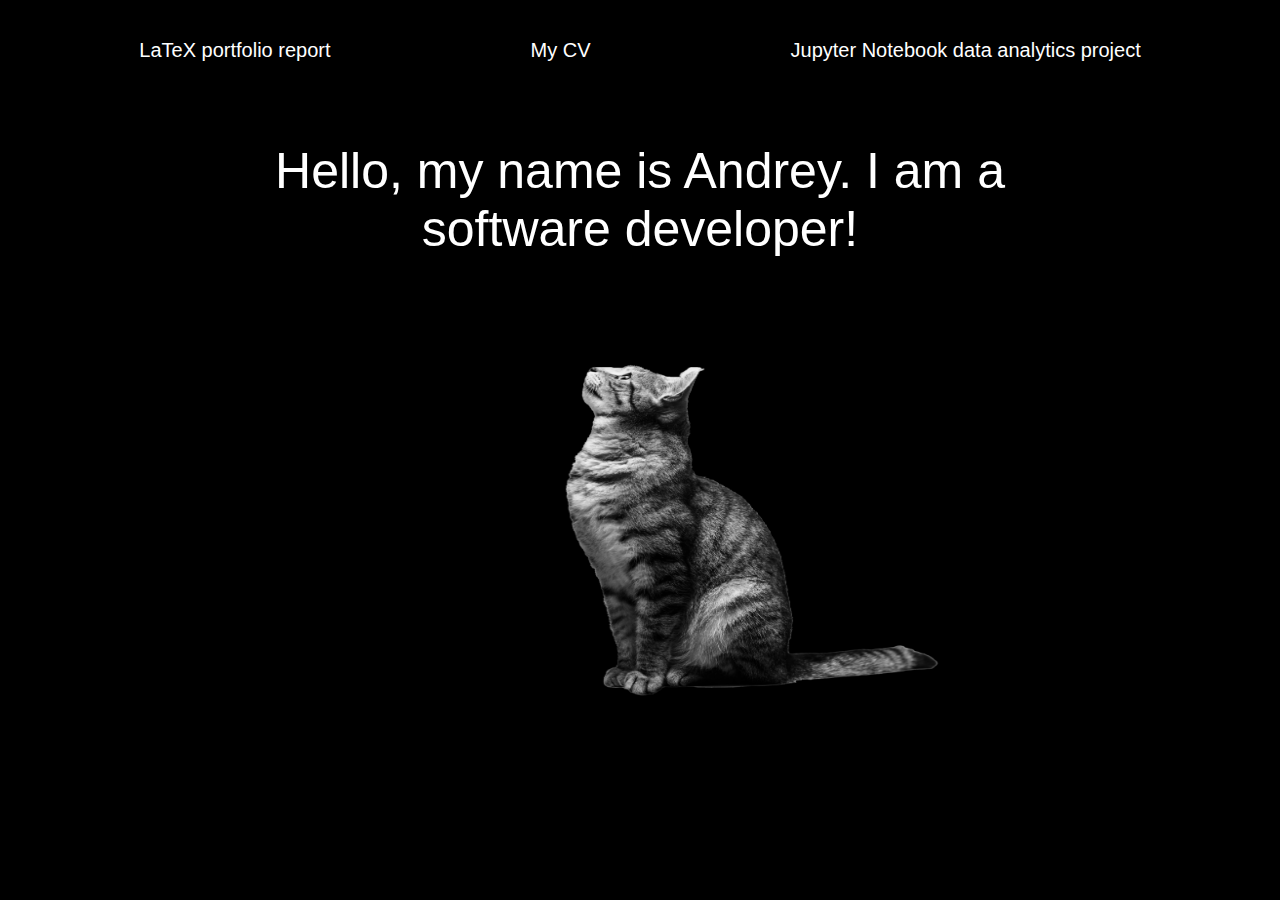
==== index.html @ 9c8f117c "Updated the structure of the repository" ====
<!DOCTYPE html>
<html>
    <head>
        <title>Andrey Amitan</title>
        <meta charset="UTF-8">
        <link rel= "stylesheet" href = "style.css">
    </head>
    <body>
        <div class = "wrapper">
            <div id = "top">
                <div class = "container">
                    <div class = "head">
                        <a href = "portfolio.html">
                        LaTeX portfolio report
                        </a>
                    </div>
                    <div class = "head">
                        <a href = "cv.html">
                        My CV
                        </a>
                    </div>
                    <div class = "head">
                        <a href = "jupyter.html">
                        Jupyter Notebook data analytics project
                        </a>
                    </div>
                </div>
            </div>
            <div id = "main">
                Hello, my name is Andrey. I am a software developer!
            </div>
            <div class = "container2">
                <div id = "blank2"></div>
                <div class = "cat">
                    <img id = "photo" src = "cat2.png">
                </div>
            </div>
        </div>
    </body>
</html>
---- style.css ----
html {
    font-size: 62.5%;
}

body {
    background-color: black;
    margin: 0rem;
}

.wrapper {
    display: grid;
    grid-template-columns: 20% 20% 20% 20% 20%;
    grid-template-rows: 10rem 20rem 20rem;
}

.head {
    font-family: "Montserrat", sans-serif;
    font-size: 2rem;
    color: white;
}

.container {
    display: flex;
    flex-direction: row;
    gap: 20rem;
    align-items: center;
}
#top {
    grid-column-start: 1;
    grid-column-end: 6;
    grid-row-start: 1;
    grid-row-end: 2;
    place-self: center;
}

#main {
    font-family: "Montserrat", sans-serif;
    font-size: 5rem;
    grid-column-start: 2;
    grid-column-end: 5;
    place-self: center;
    text-align: center;
    color: white;
    grid-row-start: 2;
    grid-row-end: 3;
}

#blank {
    padding:8rem
}

.cat {
    width: 100%;
}

#photo {
   width: 40rem;
   height: 40rem;
}

.container2 {
    display: flex;
    flex-direction: row;
    gap: 0.5rem;
    grid-row-start: 3;
    grid-row-end: 4;
    grid-column-start: 3;
    grid-row-end: 5;
    justify-content: center;
}

#blank2 {
    padding: 4rem;
}

a:link {
    color: white;
    text-decoration: none;
}

a:visited {
    color: white;
    text-decoration: none;
}

a:hover {
    text-decoration: underline;
}
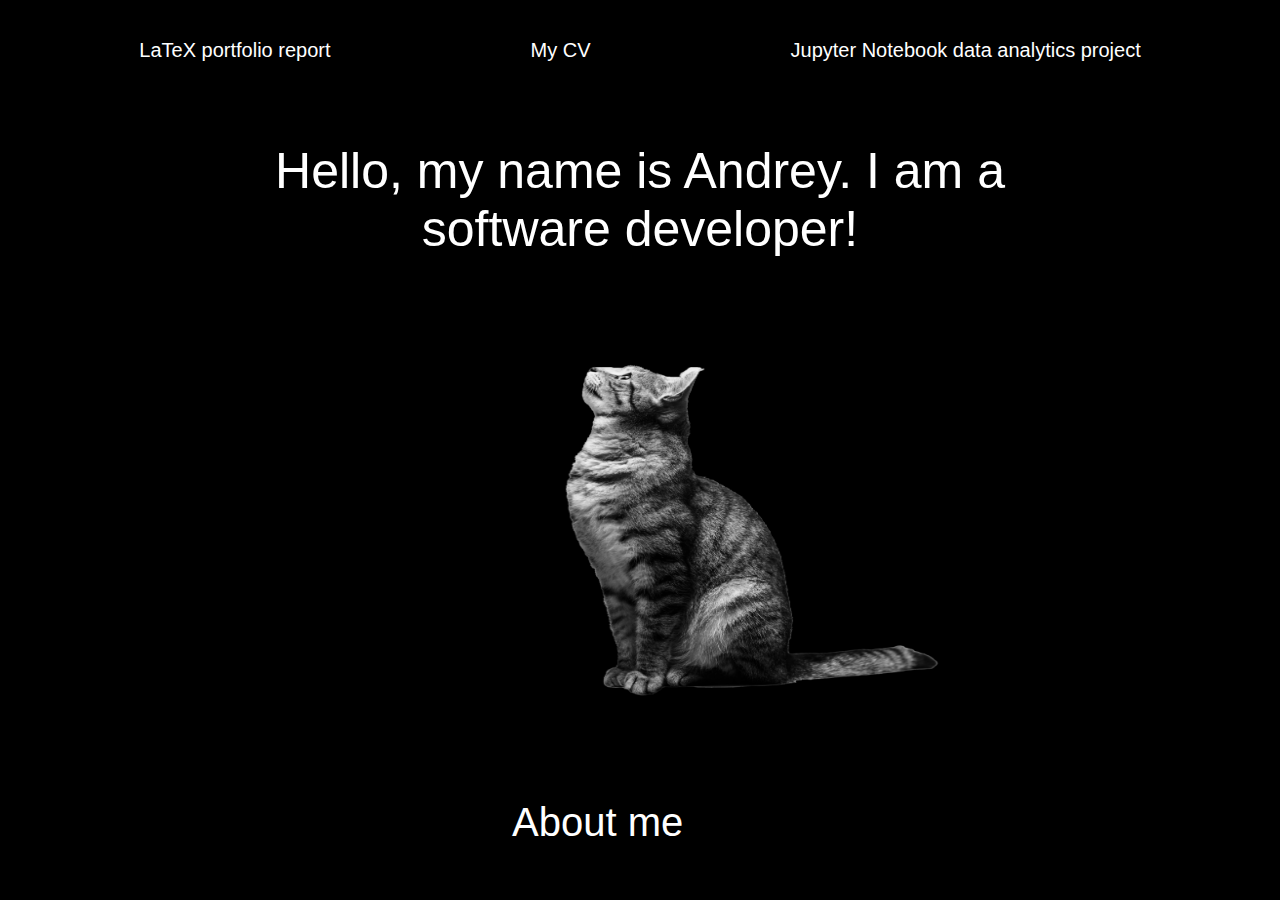
==== commit 5b4017e0: "Modified css" ====
--- a/index.html
+++ b/index.html
@@ -35,6 +35,9 @@
                     <img id = "photo" src = "cat2.png">
                 </div>
             </div>
+            <div id = "about">
+                About me
+            </div>
         </div>
     </body>
 </html>--- a/style.css
+++ b/style.css
@@ -10,7 +10,7 @@
 .wrapper {
     display: grid;
     grid-template-columns: 20% 20% 20% 20% 20%;
-    grid-template-rows: 10rem 20rem 20rem;
+    grid-template-rows: 10rem 20rem 20rem 30rem 10rem;
 }
 
 .head {
@@ -85,4 +85,14 @@
 
 a:hover {
     text-decoration: underline;
+}
+
+#about {
+    color: white;
+    grid-row-start: 5;
+    grid-row-end: 6;
+    grid-column-start: 3;
+    grid-column-end: 4;
+    font-size: 4rem;
+    font-family: "Montserrat", sans-serif;
 }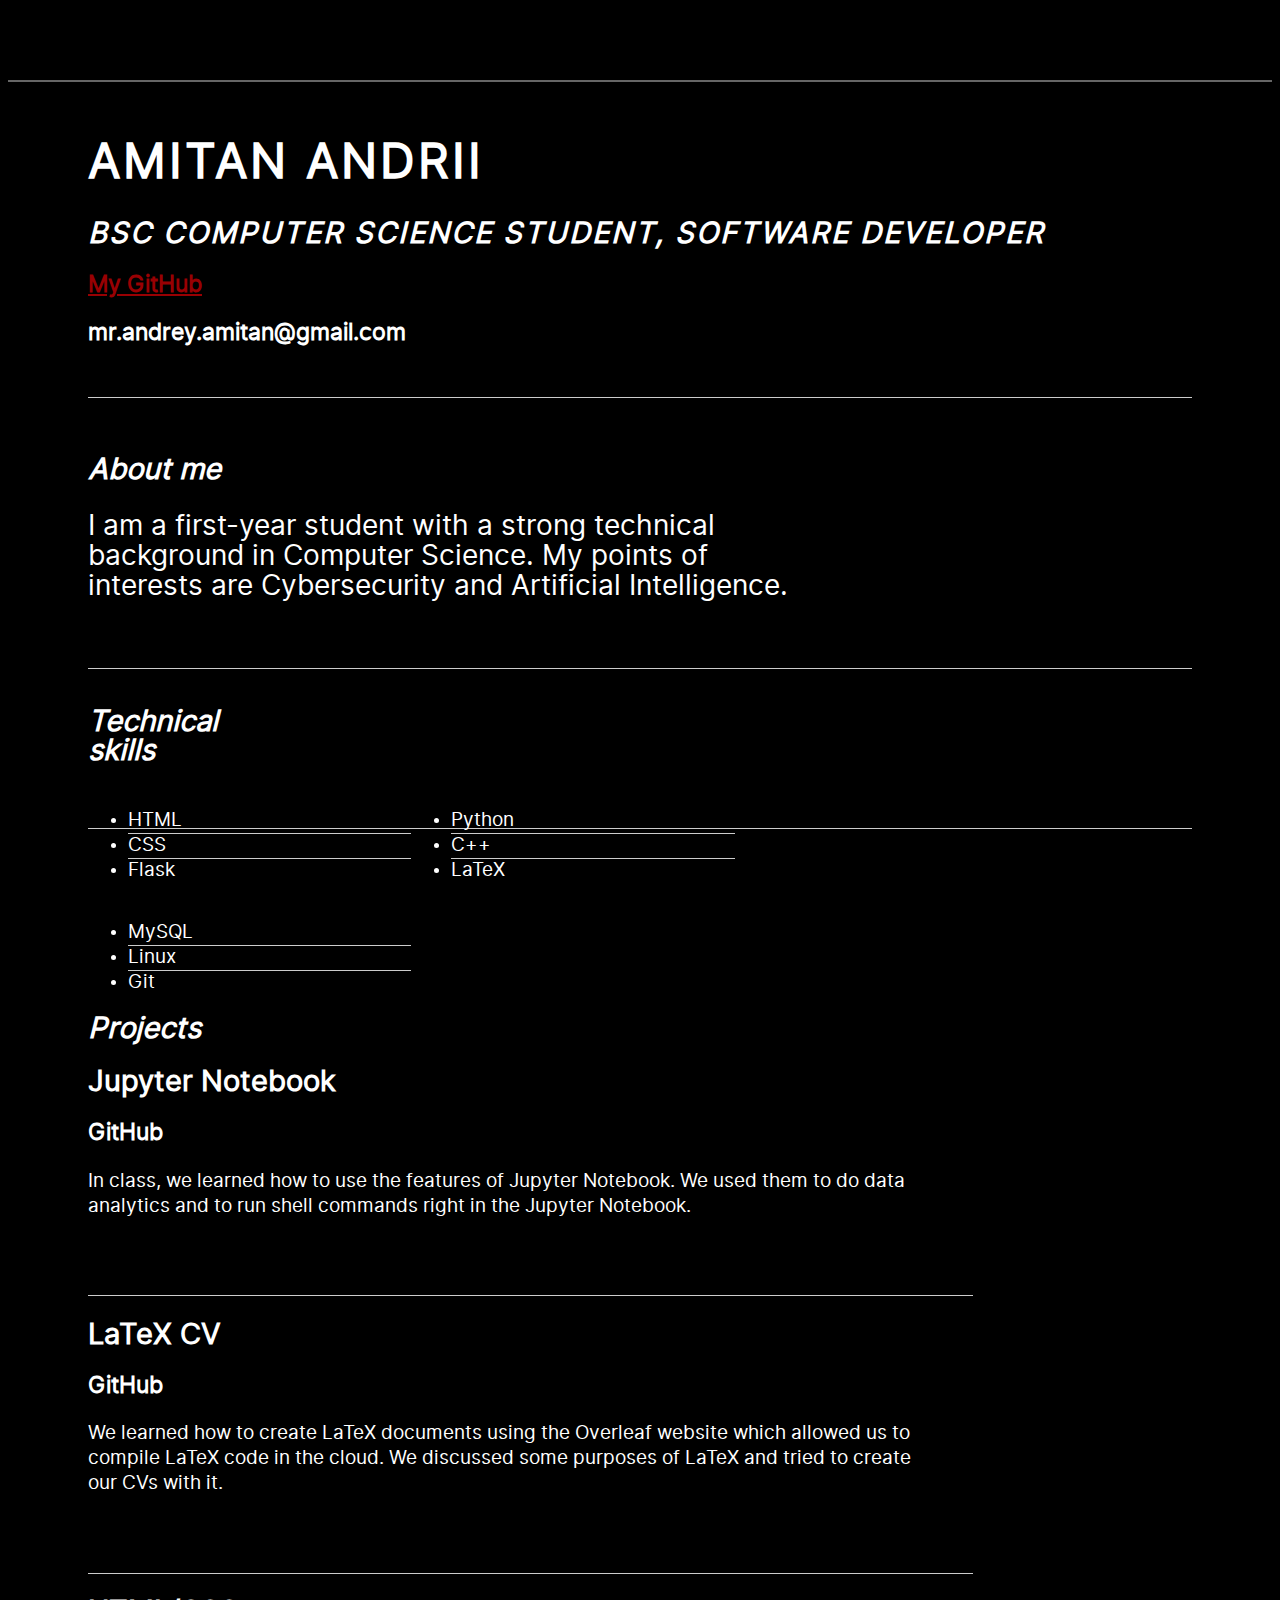
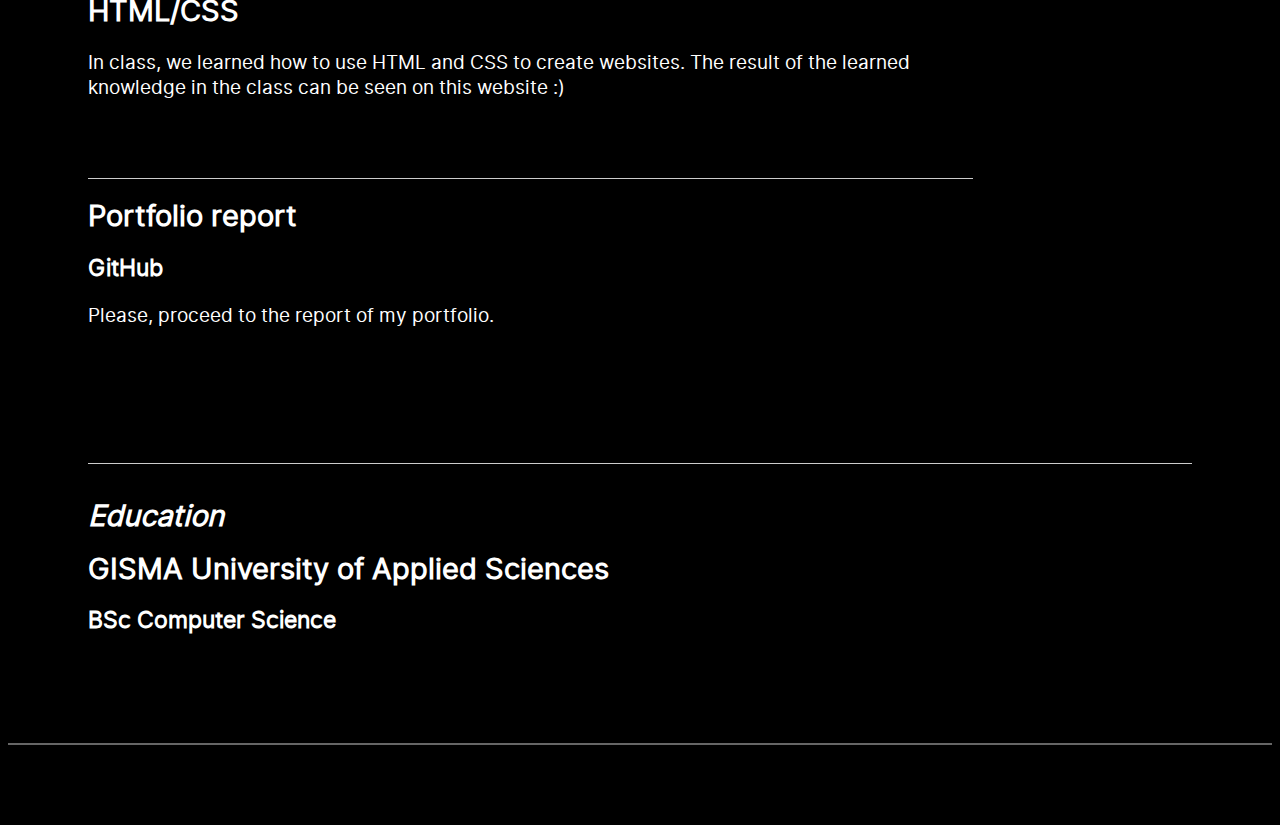
==== commit 69d7ae36: "Edited the portfolio" ====
--- a/index.html
+++ b/index.html
@@ -1,43 +1,145 @@
-<!DOCTYPE html>
-<html>
-    <head>
-        <title>Andrey Amitan</title>
-        <meta charset="UTF-8">
-        <link rel= "stylesheet" href = "style.css">
-    </head>
-    <body>
-        <div class = "wrapper">
-            <div id = "top">
-                <div class = "container">
-                    <div class = "head">
-                        <a href = "portfolio.html">
-                        LaTeX portfolio report
-                        </a>
-                    </div>
-                    <div class = "head">
-                        <a href = "cv.html">
-                        My CV
-                        </a>
-                    </div>
-                    <div class = "head">
-                        <a href = "jupyter.html">
-                        Jupyter Notebook data analytics project
-                        </a>
-                    </div>
-                </div>
-            </div>
-            <div id = "main">
-                Hello, my name is Andrey. I am a software developer!
-            </div>
-            <div class = "container2">
-                <div id = "blank2"></div>
-                <div class = "cat">
-                    <img id = "photo" src = "cat2.png">
-                </div>
-            </div>
-            <div id = "about">
-                About me
-            </div>
-        </div>
-    </body>
-</html>+<!DOCTYPE html PUBLIC "-//W3C//DTD XHTML 1.0 Strict//EN" "http://www.w3.org/TR/xhtml1/DTD/xhtml1-strict.dtd">
+<html>
+<head>
+
+	<title>Amitan Andrii | Software Developer</title>
+	<meta http-equiv="content-type" content="text/html; charset=utf-8" />
+
+	<meta name="keywords" content="" />
+	<meta name="description" content="" />
+
+	<link rel="stylesheet" type="text/css" href="http://yui.yahooapis.com/2.7.0/build/reset-fonts-grids/reset-fonts-grids.css" media="all" /> 
+	<link rel="stylesheet" type="text/css" href="style.css" media="all" />
+
+</head>
+<body>
+
+<div id="doc2" class="yui-t7">
+	<div id="inner">
+	
+		<div id="hd">
+			<div class="yui-gc">
+				<div class="yui-u first">
+					<h1>Amitan Andrii</h1>
+					<h2>BSc Computer Science Student, Software Developer</h2>
+				</div>
+
+				<div class="yui-u">
+					<div class="contact-info">
+						<h3><a href = "">My GitHub</a></h3>
+						<h3>mr.andrey.amitan@gmail.com</h3>
+					</div><!--// .contact-info -->
+				</div>
+			</div><!--// .yui-gc -->
+		</div><!--// hd -->
+
+		<div id="bd">
+			<div id="yui-main">
+				<div class="yui-b">
+
+					<div class="yui-gf">
+						<div class="yui-u first">
+							<h2>About me</h2>
+						</div>
+						<div class="yui-u">
+							<p class="enlarge">
+								I am a first-year student with a 
+								strong technical background in Computer Science. 
+								My points of interests are Cybersecurity 
+								and Artificial Intelligence.
+							</p>
+						</div>
+					</div><!--// .yui-gf -->
+
+					<div class="yui-gf">
+						<div class="yui-u first">
+							<h2>Technical skills</h2>
+						</div>
+						<div class="yui-u">
+							<ul class="talent">
+								<li>HTML</li>
+								<li>CSS</li>
+								<li class="last">Flask</li>
+							</ul>
+
+							<ul class="talent">
+								<li>Python</li>
+								<li>C++</li>
+								<li class="last">LaTeX</li>
+							</ul>
+
+							<ul class="talent">
+								<li>MySQL</li>
+								<li>Linux</li>
+								<li class="last">Git</li>
+							</ul>
+						</div>
+					</div><!--// .yui-gf-->
+
+					<div class="yui-gf">
+	
+						<div class="yui-u first">
+							<h2>Projects</h2>
+						</div><!--// .yui-u -->
+
+						<div class="yui-u">
+
+							<div class="job">
+								<h2>Jupyter Notebook</h2>
+								<h3>GitHub</h3>
+								<p>In class, we learned how to use 
+									the features of Jupyter Notebook. We used
+								them to do data analytics and to run shell commands
+							right in the Jupyter Notebook.</p>
+							</div>
+
+							<div class="job">
+								<h2>LaTeX CV</h2>
+								<h3>GitHub</h3>
+								<p>We learned how to create LaTeX documents using 
+									the Overleaf website which allowed us to compile
+									LaTeX code in the cloud. We discussed some purposes of
+									LaTeX and tried to create our CVs with it.
+								</p>
+							</div>
+
+							<div class="job">
+								<h2>HTML/CSS</h2>
+								<p>In class, we learned how to use HTML and 
+									CSS to create websites. The result of 
+									the learned knowledge in the class can 
+									be seen on this website :)
+								</p>
+							</div>
+
+							<div class="job last">
+								<h2>Portfolio report</h2>
+								<h3>GitHub</h3>
+								<p>Please, proceed to the report of my portfolio.</p>
+							</div>
+
+						</div><!--// .yui-u -->
+					</div><!--// .yui-gf -->
+
+
+					<div class="yui-gf last">
+						<div class="yui-u first">
+							<h2>Education</h2>
+						</div>
+						<div class="yui-u">
+							<h2>GISMA University of Applied Sciences</h2>
+							<h3>BSc Computer Science</h3>
+						</div>
+					</div><!--// .yui-gf -->
+
+
+				</div><!--// .yui-b -->
+			</div><!--// yui-main -->
+		</div><!--// bd -->
+	</div><!-- // inner -->
+
+</div><!--// doc -->
+
+</body>
+</html>
+
--- a/style.css
+++ b/style.css
@@ -1,98 +1,89 @@
-html {
-    font-size: 62.5%;
-}
-
-body {
-    background-color: black;
-    margin: 0rem;
-}
-
-.wrapper {
-    display: grid;
-    grid-template-columns: 20% 20% 20% 20% 20%;
-    grid-template-rows: 10rem 20rem 20rem 30rem 10rem;
-}
-
-.head {
-    font-family: "Montserrat", sans-serif;
-    font-size: 2rem;
-    color: white;
-}
-
-.container {
-    display: flex;
-    flex-direction: row;
-    gap: 20rem;
-    align-items: center;
-}
-#top {
-    grid-column-start: 1;
-    grid-column-end: 6;
-    grid-row-start: 1;
-    grid-row-end: 2;
-    place-self: center;
-}
-
-#main {
-    font-family: "Montserrat", sans-serif;
-    font-size: 5rem;
-    grid-column-start: 2;
-    grid-column-end: 5;
-    place-self: center;
-    text-align: center;
-    color: white;
-    grid-row-start: 2;
-    grid-row-end: 3;
-}
-
-#blank {
-    padding:8rem
-}
-
-.cat {
-    width: 100%;
-}
-
-#photo {
-   width: 40rem;
-   height: 40rem;
-}
-
-.container2 {
-    display: flex;
-    flex-direction: row;
-    gap: 0.5rem;
-    grid-row-start: 3;
-    grid-row-end: 4;
-    grid-column-start: 3;
-    grid-row-end: 5;
-    justify-content: center;
-}
-
-#blank2 {
-    padding: 4rem;
-}
-
-a:link {
-    color: white;
-    text-decoration: none;
-}
-
-a:visited {
-    color: white;
-    text-decoration: none;
-}
-
-a:hover {
-    text-decoration: underline;
-}
-
-#about {
-    color: white;
-    grid-row-start: 5;
-    grid-row-end: 6;
-    grid-column-start: 3;
-    grid-column-end: 4;
-    font-size: 4rem;
-    font-family: "Montserrat", sans-serif;
-}+/*
+---------------------------------------------------------------------------------
+	STRIPPED DOWN RESUME TEMPLATE
+    html resume
+
+    v0.9: 5/28/09
+
+    design and code by: thingsthatarebrown.com 
+                        (matt brown)
+---------------------------------------------------------------------------------
+*/
+
+@font-face {
+    font-family: 'Inter';
+    src: url('inter-regular-webfont.woff2') format('woff2'),
+         url('inter-regular-webfont.woff') format('woff');
+    font-weight: normal;
+    font-style: normal;
+}
+
+html {
+    background-color: black;
+    font-size: 100%;
+}
+
+body {
+    font-size: 120%;
+}
+
+.msg { padding: 10px; background: #222; position: relative; }
+.msg h1 { color: white;  }
+.msg a { margin-left: 20px; background: #408814; color: white; padding: 4px 8px; text-decoration: none; }
+.msg a:hover { background: #266400; }
+
+/* //-- yui-grids style overrides -- */
+body { font-family: "Inter"; color: white; }
+#inner { padding: 10px 80px; margin: 80px auto; background: black; border: solid #666; border-width: 2px 0 2px 0; }
+.yui-gf { margin-bottom: 2em; padding-bottom: 2em; border-bottom: 1px solid #ccc; }
+
+/* //-- header, body, footer -- */
+#hd { margin: 2.5em 0 3em 0; padding-bottom: 1.5em; border-bottom: 1px solid #ccc }
+#hd h2 { text-transform: uppercase; letter-spacing: 2px; }
+#bd, #ft { margin-bottom: 2em; }
+
+/* //-- footer -- */
+#ft { padding: 1em 0 5em 0; font-size: 92%; border-top: 1px solid #ccc; text-align: center; }
+#ft p { margin-bottom: 0; text-align: center;   }
+
+/* //-- core typography and style -- */
+#hd h1 { font-size: 48px; text-transform: uppercase; letter-spacing: 3px; }
+h2 { font-size: 152% }
+h3, h4 { font-size: 122%; }
+h1, h2, h3, h4 { color: white; }
+p { font-size: 100%; line-height: 25px; padding-right: 3em; }
+a { color: #990003 }
+a:hover { text-decoration: none; }
+strong { font-weight: bold; }
+li { line-height: 24px; border-bottom: 1px solid #ccc; }
+p.enlarge { font-size: 144%; padding-right: 6.5em; line-height: 30px; }
+p.enlarge span { color: #000 }
+.contact-info { margin-top: 7px; }
+.first h2 { font-style: italic; }
+.last { border-bottom: 0 }
+
+
+/* //-- section styles -- */
+
+a#pdf { display: block; float: left; background: #666; color: white; padding: 6px 50px 6px 12px; margin-bottom: 6px; text-decoration: none;  }
+a#pdf:hover { background: #222; }
+
+.job { position: relative; margin-bottom: 1em; padding-bottom: 1em; border-bottom: 1px solid #ccc; }
+.job h4 { position: absolute; top: 0.35em; right: 0 }
+.job p { margin: 0.75em 0 3em 0; }
+
+.last { border: none; }
+.skills-list ul { margin: 0; }
+.skills-list li { margin: 3px 0; padding: 3px 0; }
+.skills-list li span { font-size: 152%; display: block; margin-bottom: -2px; padding: 0 }
+.talent { width: 32%; float: left }
+.talent h2 { margin-bottom: 6px; }
+
+#srt-ttab { margin-bottom: 100px; text-align: center;  }
+#srt-ttab img.last { margin-top: 20px }
+
+/* --// override to force 1/8th width grids -- */
+.yui-gf .yui-u{width:80.2%;}
+.yui-gf div.first{width:12.3%;}
+
+
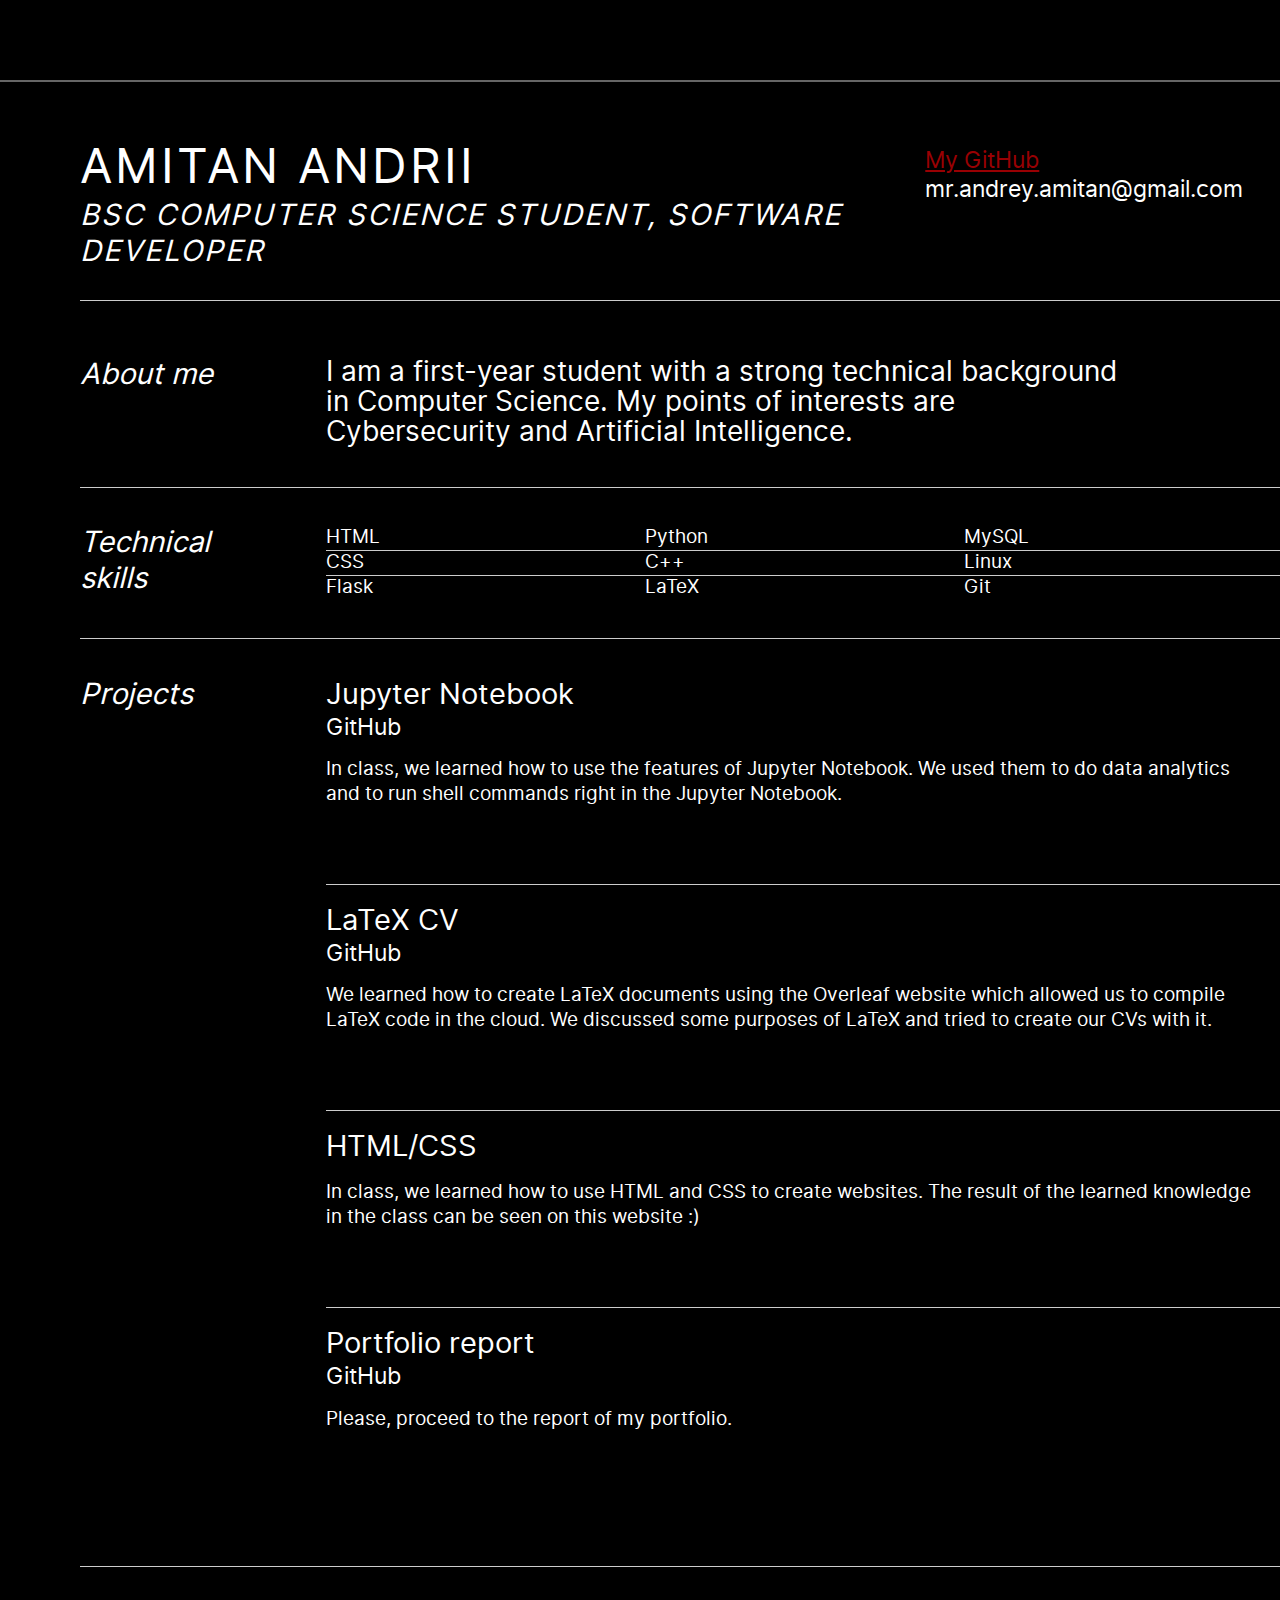
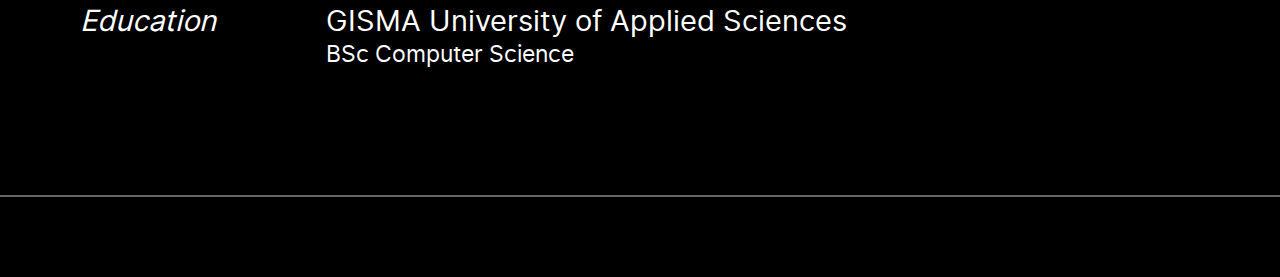
==== commit c2899155: "Added reset_fonts_grids.css" ====
--- a/index.html
+++ b/index.html
@@ -8,7 +8,7 @@
 	<meta name="keywords" content="" />
 	<meta name="description" content="" />
 
-	<link rel="stylesheet" type="text/css" href="http://yui.yahooapis.com/2.7.0/build/reset-fonts-grids/reset-fonts-grids.css" media="all" /> 
+	<link rel="stylesheet" type="text/css" href="reset_fonts_grids.css" media="all" /> 
 	<link rel="stylesheet" type="text/css" href="style.css" media="all" />
 
 </head>
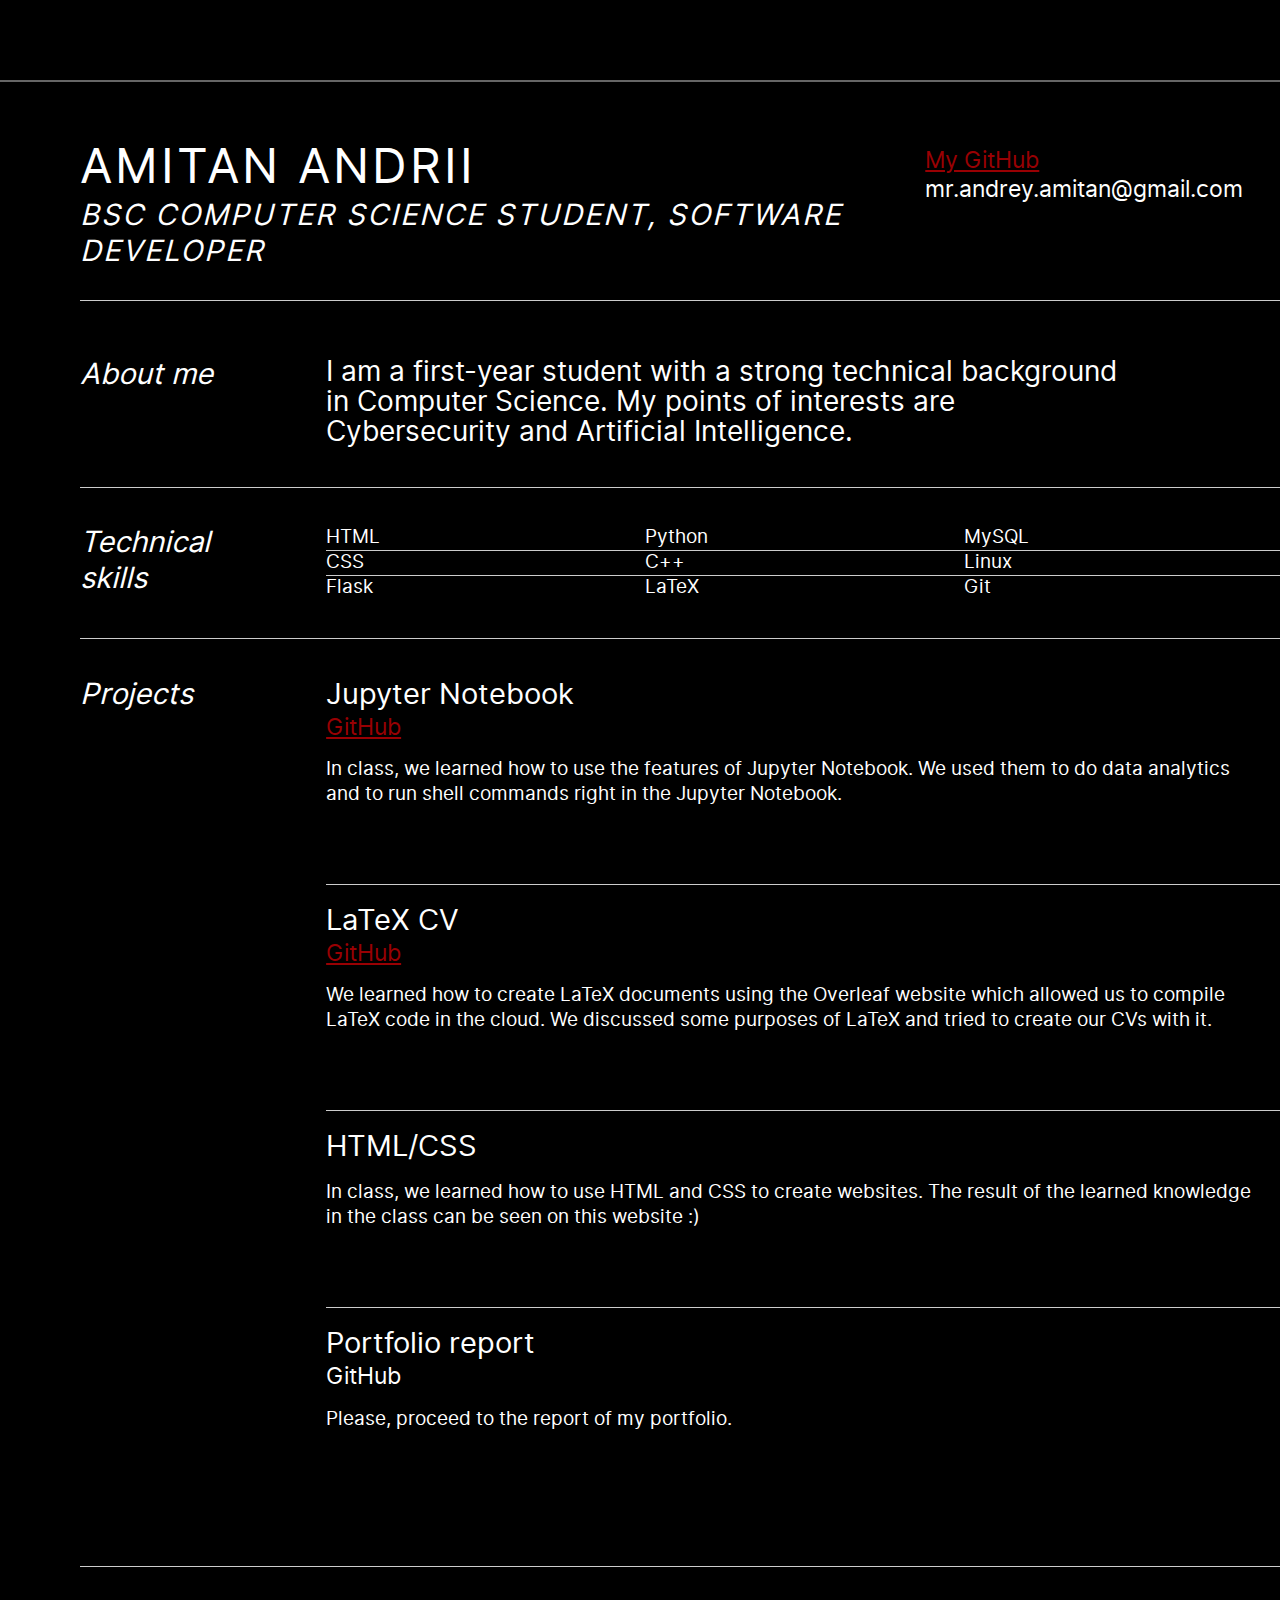
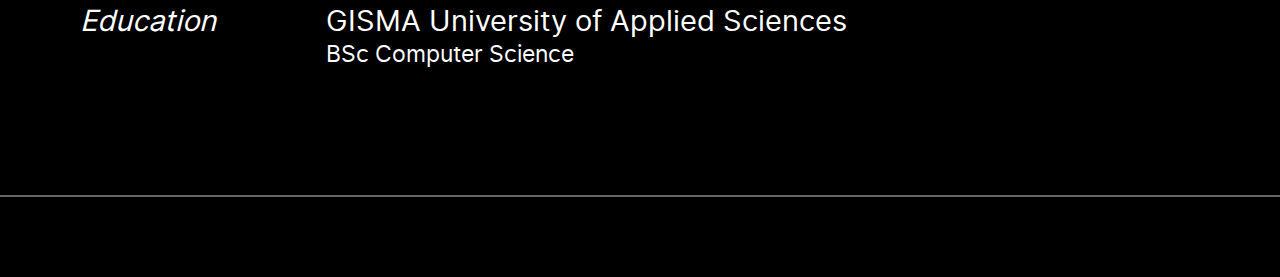
==== commit d6041aa4: "Added some links" ====
--- a/index.html
+++ b/index.html
@@ -86,7 +86,8 @@
 
 							<div class="job">
 								<h2>Jupyter Notebook</h2>
-								<h3>GitHub</h3>
+								<h3><a href= "https://github.com/seelennebel/seelennebel.github.io/blob/main/Andrii_Amitan_Jupyter_Notebook.ipynb">
+									GitHub</a></h3>
 								<p>In class, we learned how to use 
 									the features of Jupyter Notebook. We used
 								them to do data analytics and to run shell commands
@@ -95,7 +96,8 @@
 
 							<div class="job">
 								<h2>LaTeX CV</h2>
-								<h3>GitHub</h3>
+								<h3><a href = "https://github.com/seelennebel/seelennebel.github.io/tree/main/My%20Latex%20CV">
+									GitHub</a></h3>
 								<p>We learned how to create LaTeX documents using 
 									the Overleaf website which allowed us to compile
 									LaTeX code in the cloud. We discussed some purposes of
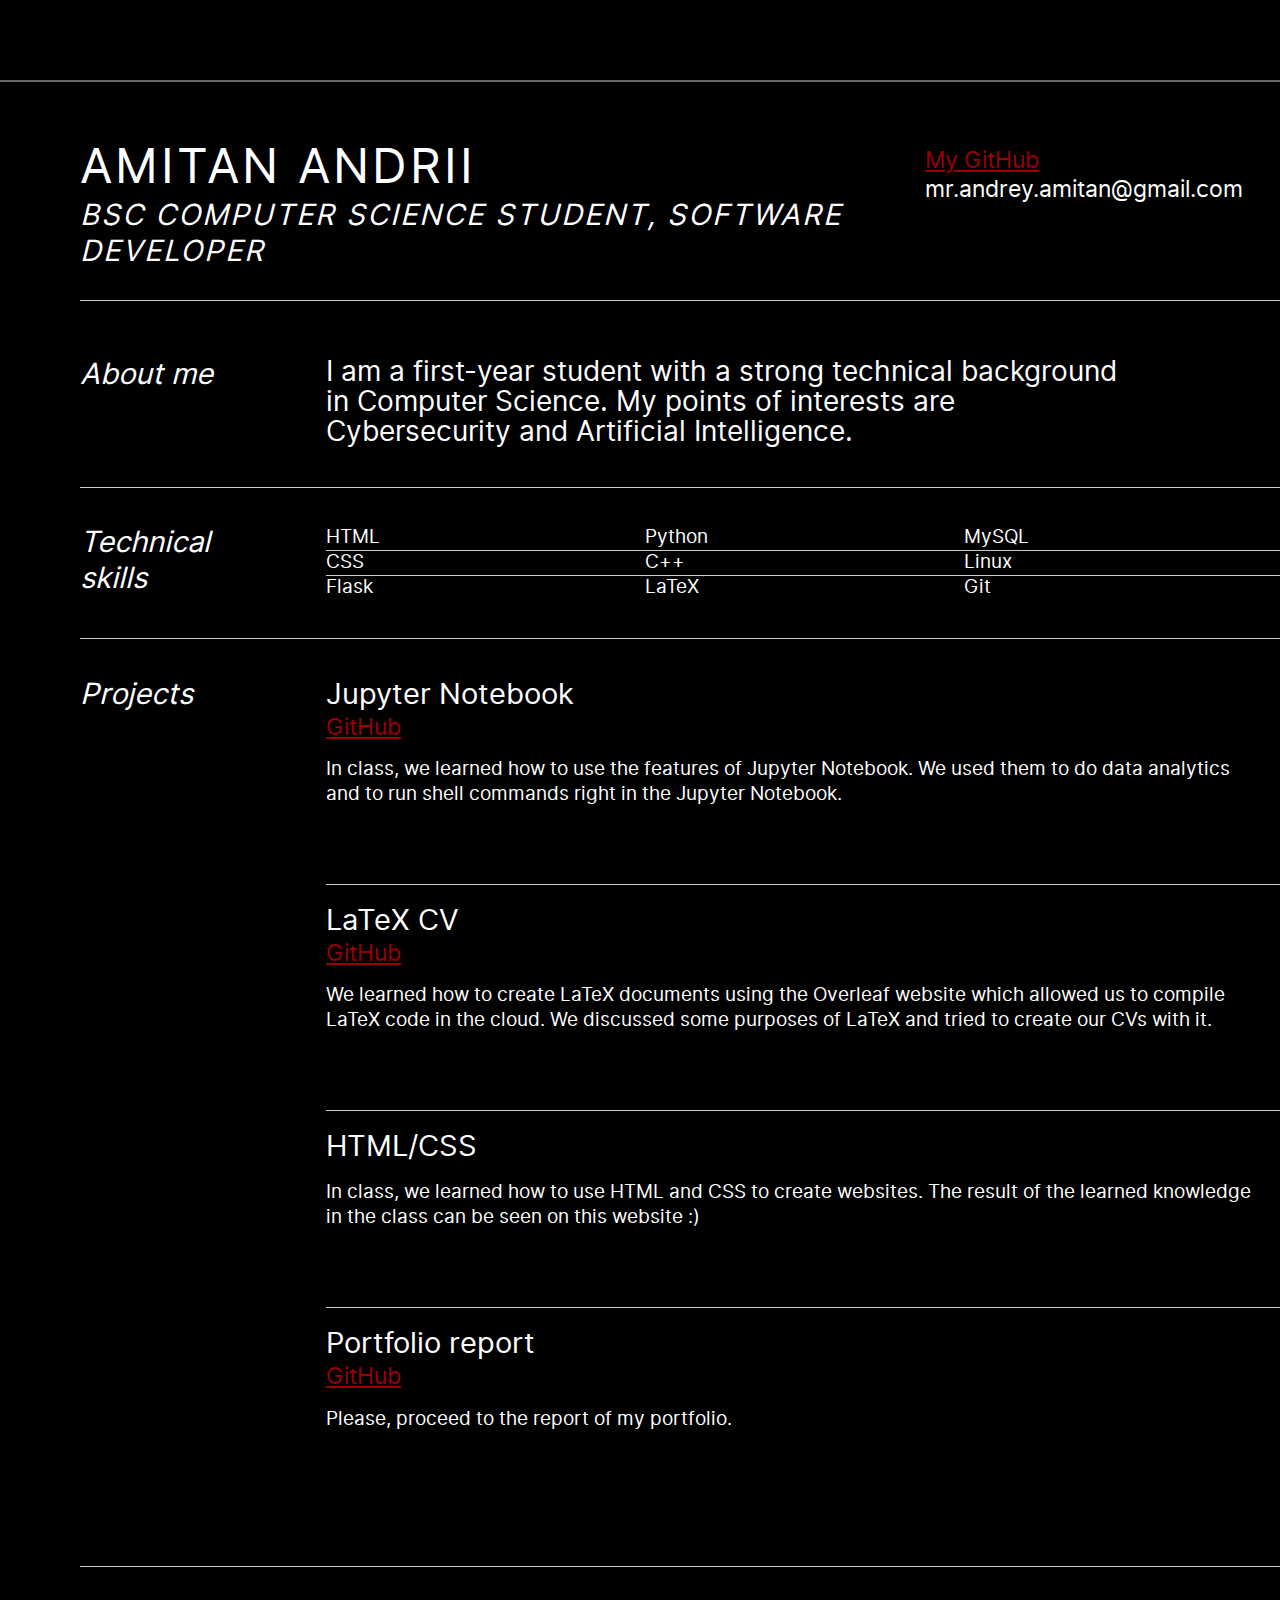
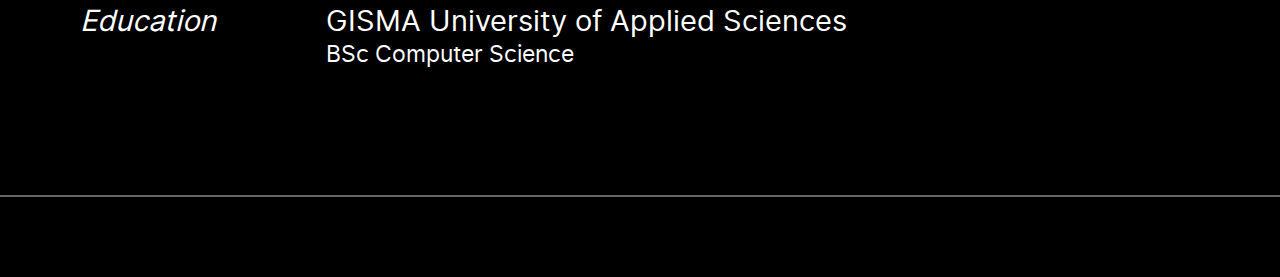
==== commit 98b8660e: "Changed index.html" ====
--- a/index.html
+++ b/index.html
@@ -26,7 +26,7 @@
 
 				<div class="yui-u">
 					<div class="contact-info">
-						<h3><a href = "">My GitHub</a></h3>
+						<h3><a href = "https://github.com/seelennebel">My GitHub</a></h3>
 						<h3>mr.andrey.amitan@gmail.com</h3>
 					</div><!--// .contact-info -->
 				</div>
@@ -116,7 +116,7 @@
 
 							<div class="job last">
 								<h2>Portfolio report</h2>
-								<h3>GitHub</h3>
+								<h3><a href = "https://github.com/seelennebel/seelennebel.github.io/tree/main/LaTeX%20Report">GitHub</a></h3>
 								<p>Please, proceed to the report of my portfolio.</p>
 							</div>
 
